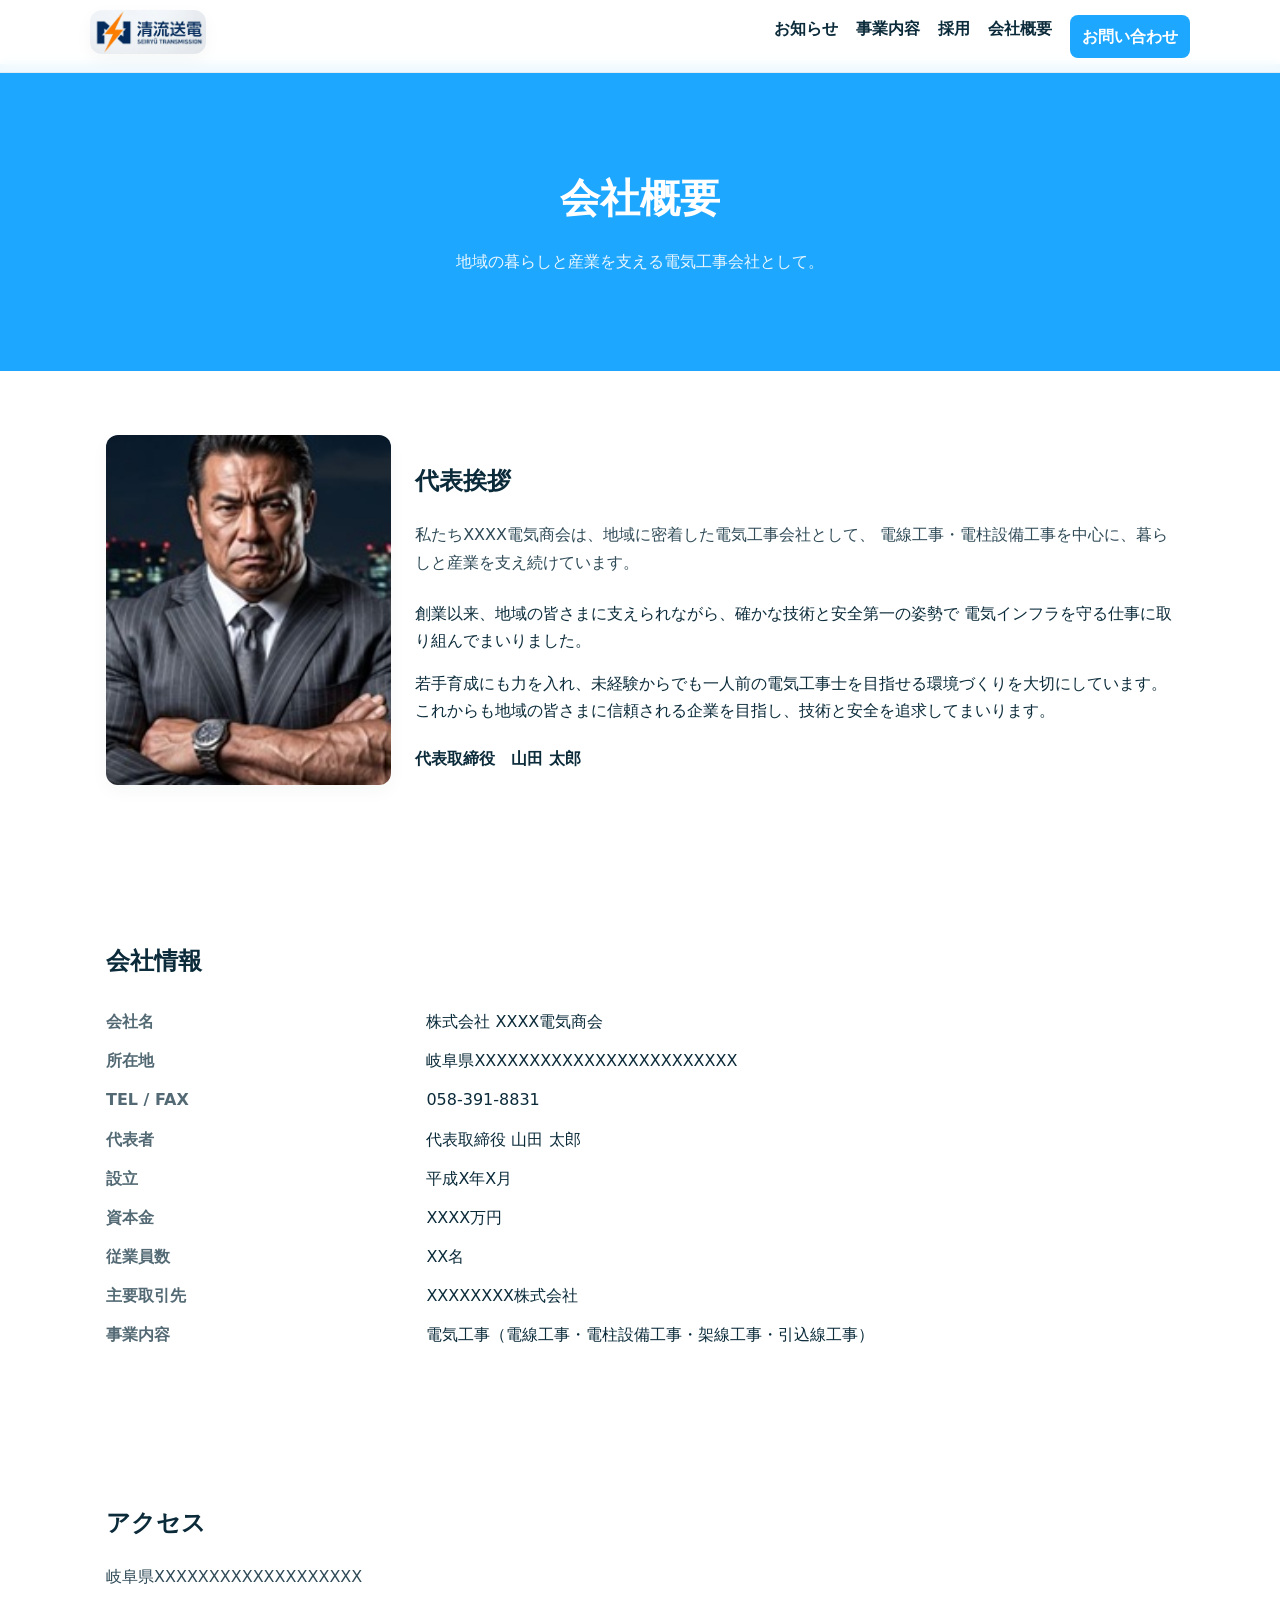
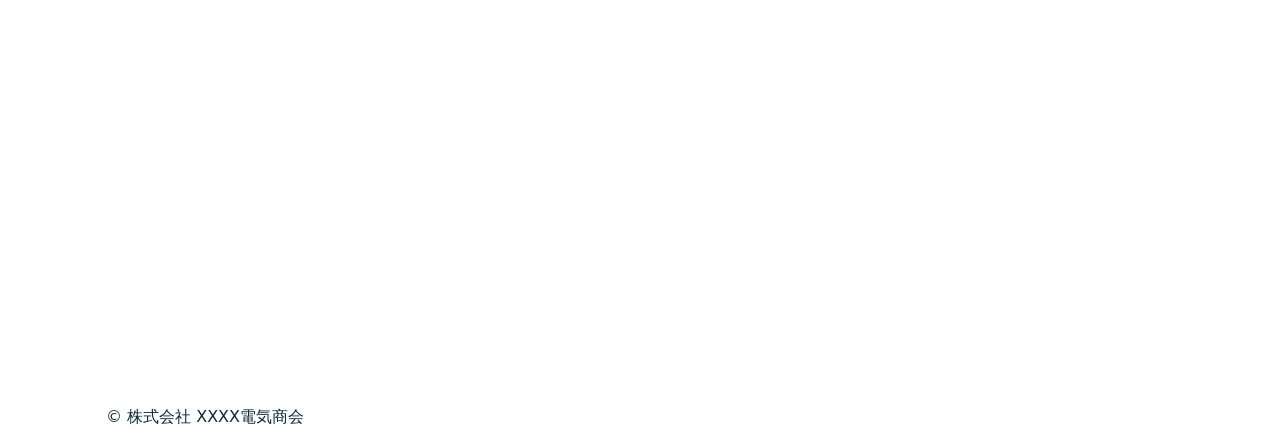
==== about.html @ b70b62f0 "Add files via upload" ====
<!doctype html>
<html lang="ja">
<head>
  <meta charset="utf-8">
  <meta name="viewport" content="width=device-width,initial-scale=1">
  <title>会社概要｜株式会社 XXXX電気商会</title>
  <link rel="stylesheet" href="css/style.css">
</head>
<body>

<header class="site-header">
  <div class="container header-inner">
    <a class="logo-link" href="index.html">
      <img src="images/logo.png" alt="ロゴ" class="logo-img">
    </a>
    <nav class="nav">
      <a href="index.html#news">お知らせ</a>
      <a href="services.html">事業内容</a>
      <a href="recruit.html">採用</a>
      <a href="about.html">会社概要</a>
      <a class="cta" href="contact.html">お問い合わせ</a>
    </nav>
  </div>
</header>

<main>

<!-- Page Hero -->
<section class="page-hero">
  <h1>会社概要</h1>
  <p>地域の暮らしと産業を支える電気工事会社として。</p>
</section>

<!-- About Main -->
<section class="section">
  <div class="container about-inner">

    <!-- Photo -->
    <div class="about-photo">
      <img src="images/president.jpg" alt="会社外観">
    </div>

    <!-- Text -->
    <div class="about-text">
      <h2>代表挨拶</h2>
      <p class="section-lead">
        私たちXXXX電気商会は、地域に密着した電気工事会社として、  
        電線工事・電柱設備工事を中心に、暮らしと産業を支え続けています。
      </p>
      <p>
        創業以来、地域の皆さまに支えられながら、確かな技術と安全第一の姿勢で  
        電気インフラを守る仕事に取り組んでまいりました。
      </p>
      <p>
        若手育成にも力を入れ、未経験からでも一人前の電気工事士を目指せる環境づくりを大切にしています。  
        これからも地域の皆さまに信頼される企業を目指し、技術と安全を追求してまいります。
      </p>

      <p style="margin-top:20px; font-weight:700;">
        代表取締役　山田 太郎
      </p>
    </div>

  </div>
</section>

<!-- Company Info -->
<section class="section">
  <div class="container">
    <h2>会社情報</h2>

    <table class="about-table">
      <tr><th>会社名</th><td>株式会社 XXXX電気商会</td></tr>
      <tr><th>所在地</th><td>岐阜県XXXXXXXXXXXXXXXXXXXXXXXX</td></tr>
      <tr><th>TEL / FAX</th><td>058-391-8831</td></tr>
      <tr><th>代表者</th><td>代表取締役 山田 太郎</td></tr>
      <tr><th>設立</th><td>平成X年X月</td></tr>
      <tr><th>資本金</th><td>XXXX万円</td></tr>
      <tr><th>従業員数</th><td>XX名</td></tr>
      <tr><th>主要取引先</th><td>XXXXXXXX株式会社</td></tr>
      <tr><th>事業内容</th><td>電気工事（電線工事・電柱設備工事・架線工事・引込線工事）</td></tr>
    </table>
  </div>
</section>

<!-- Access -->
<section class="section">
  <div class="container">
    <h2>アクセス</h2>
    <p class="section-lead">岐阜県XXXXXXXXXXXXXXXXXXX</p>

    <div class="map-box">
<iframe src="https://www.google.com/maps/embed?pb=!1m18!1m12!1m3!1d3252.712266008009!2d136.74690187553375!3d35.38759177268345!2m3!1f0!2f0!3f0!3m2!1i1024!2i768!4f13.1!3m3!1m2!1s0x6003a992f90ffcd1%3A0xf927b8c86d81dc31!2z5bKQ6Zic5Y2X6K2m5a-f572y!5e0!3m2!1sja!2sjp!4v1777819526319!5m2!1sja!2sjp" width="100%" height="300" style="border:0;" allowfullscreen loading="lazy">
      </iframe>

    </div>
  </div>
</section>

</main>

<footer class="site-footer">
  <div class="container">
    <p>© 株式会社 XXXX電気商会</p>
  </div>
</footer>

</body>
</html>
---- css/style.css ----
:root{
  --blue:#1ea7ff;
  --dark:#0b2b3a;
  --white:#ffffff;
  --max-width:1100px;
}

/* ------------------------------
   基本設定
------------------------------ */
*{box-sizing:border-box}
body{
  margin:0;
  font-family:system-ui,-apple-system,"Hiragino Kaku Gothic ProN","Noto Sans JP",sans-serif;
  color:var(--dark);
  background:#fff;
  font-size:16px;
  line-height:1.7;
}

img{
  max-width:100%;
  border-radius:12px;
  box-shadow:0 6px 18px rgba(11,43,58,0.04);
}

.container{
  max-width:var(--max-width);
  margin:0 auto;
  padding:0 16px;
}

/* ------------------------------
   Header
------------------------------ */
.site-header{
  position:fixed;
  top:0; left:0; right:0;
  background:rgba(255,255,255,0.92);
  backdrop-filter:blur(6px);
  border-bottom:1px solid rgba(0,0,0,0.05);
  z-index:50;
}

.header-inner{
  display:flex;
  align-items:center;
  justify-content:space-between;
  padding:10px 0;
}

.logo-img{
  height:44px;
  width:auto;
}

.nav{
  display:flex;
  gap:18px;
}

.nav a{
  text-decoration:none;
  color:var(--dark);
  font-weight:600;
  transition:opacity .2s;
}

.nav a:hover{
  opacity:0.7;
}

.nav .cta{
  background:var(--blue);
  color:#fff;
  padding:8px 12px;
  border-radius:8px;
}

/* ------------------------------
   Buttons
------------------------------ */
.btn{
  padding:12px 24px;
  border-radius:10px;
  text-decoration:none;
  font-weight:700;
  display:inline-block;
}

.btn.primary{
  background:var(--blue);
  color:#fff;
}

.btn.outline{
  background:#fff;
  color:var(--dark);
  border:2px solid var(--dark);
}

/* ------------------------------
   Hero
------------------------------ */
.hero{
  position:relative;
  height:85vh;
  min-height:520px;
  display:flex;
  align-items:center;
  justify-content:center;
  margin-top:64px;
  overflow:hidden;
}

.hero-img{
  position:absolute;
  inset:0;
  width:100%;
  height:100%;
  object-fit:cover;
}

.hero-overlay{
  position:absolute;
  inset:0;
  background:linear-gradient(180deg, rgba(30,167,255,0.18), rgba(255,255,255,0));
}

.hero-content{
  position:relative;
  z-index:10;
  text-align:center;
  color:#fff;
  padding:0 20px;
}

.hero-content h1{
  font-size:clamp(28px,6vw,48px);
  margin:0 0 10px;
  font-weight:800;
}

.lead{
  opacity:0.95;
  margin-bottom:18px;
}

.hero-ctas{
  display:flex;
  gap:12px;
  justify-content:center;
  flex-wrap:wrap;
}

/* ------------------------------
   Section
------------------------------ */
.section{
  padding:64px 0;
}

.section-lead{
  margin-bottom:24px;
  opacity:0.85;
}

/* ------------------------------
   Cards
------------------------------ */
.cards{
  display:grid;
  grid-template-columns:1fr;
  gap:18px;
}

.card{
  background:#fff;
  padding:20px;
  border-radius:12px;
  box-shadow:0 6px 18px rgba(11,43,58,0.04);
}

/* ------------------------------
   News
------------------------------ */
.news-list{
  list-style:none;
  padding:0;
  margin:0;
}
.news-list li{
  padding:10px 0;
  border-bottom:1px solid rgba(0,0,0,0.08);
  display:flex;
  gap:12px;
}
.news-list .date{
  font-weight:700;
  opacity:0.7;
}

/* ------------------------------
   Works / Services
------------------------------ */
.works-grid{
  display:grid;
  grid-template-columns:1fr;
  gap:20px;
}
.work-item h3{
  margin-top:10px;
  font-size:18px;
}

/* ------------------------------
   Recruit
------------------------------ */
.recruit-inner{
  display:flex;
  flex-direction:column;
  gap:24px;
}

.recruit-photo{
  flex:1;
  display:flex;
  justify-content:center;
}

/* スマホ */
.recruit-photo img{
  width:80%;
  max-width:320px;
  height:auto;
  object-fit:contain;
}

/* ボタン */
.recruit-btn{
  display:inline-block;
  margin-top:30px;
  padding:12px 24px;
  background:var(--blue);
  color:#fff;
  border-radius:10px;
  font-weight:700;
  text-decoration:none;
}

/* ------------------------------
   About
------------------------------ */
.about-inner{
  display:flex;
  flex-direction:column;
  gap:24px;
}

.about-photo img{
  width:100%;
  height:350px;
  object-fit:cover;
}

.about-table{
  width:100%;
  border-collapse:collapse;
}
.about-table th{
  text-align:left;
  width:30%;
  padding:6px 0;
  opacity:0.7;
}
.about-table td{
  padding:6px 0;
}

/* ------------------------------
   Access
------------------------------ */
.map-box{
  margin-top:20px;
  border-radius:12px;
  overflow:hidden;
}

/* ------------------------------
   Contact
------------------------------ */
.contact-box{
  display:flex;
  flex-direction:column;
  gap:16px;
  align-items:center;
}
.contact-tel{
  font-size:22px;
  font-weight:700;
  text-decoration:none;
  color:var(--dark);
}
.contact-btn{
  width:100%;
  max-width:260px;
  text-align:center;
}

.contact-form{
  display:flex;
  flex-direction:column;
  gap:14px;
  margin-top:20px;
}

.contact-form input,
.contact-form textarea{
  width:100%;
  padding:10px;
  border:1px solid #ccc;
  border-radius:8px;
  font-size:16px;
}

/* ------------------------------
   PC レイアウト
------------------------------ */
@media(min-width:900px){

  .hero{
    height:78vh;
    margin-top:0;
  }

  .hero-content{
    text-align:left;
    max-width:560px;
    left:6%;
  }

  .cards{
    grid-template-columns:repeat(3,1fr);
  }

  .works-grid{
    grid-template-columns:repeat(3,1fr);
  }

  /* Recruit 画像（PC） */
  .recruit-photo img{
    width:55%;
    max-width:260px;
  }

  .recruit-inner{
    flex-direction:row;
    align-items:flex-start;
    gap:40px;
  }

  .about-inner{
    flex-direction:row;
    align-items:center;
  }
}

/* ------------------------------
   Page Hero
------------------------------ */
.page-hero{
  background:var(--blue);
  color:#fff;
  text-align:center;
  padding:100px 20px 80px;
  margin-top:64px;
}
.page-hero h1{
  margin:0 0 10px;
  font-size:clamp(28px,5vw,40px);
  font-weight:800;
}
.page-hero p{
  opacity:0.9;
}
.label-required {
  color: #e60000;
  font-weight:700;
  margin-left:6px;
}

.label-optional {
  color: #777;
  margin-left:6px;
}
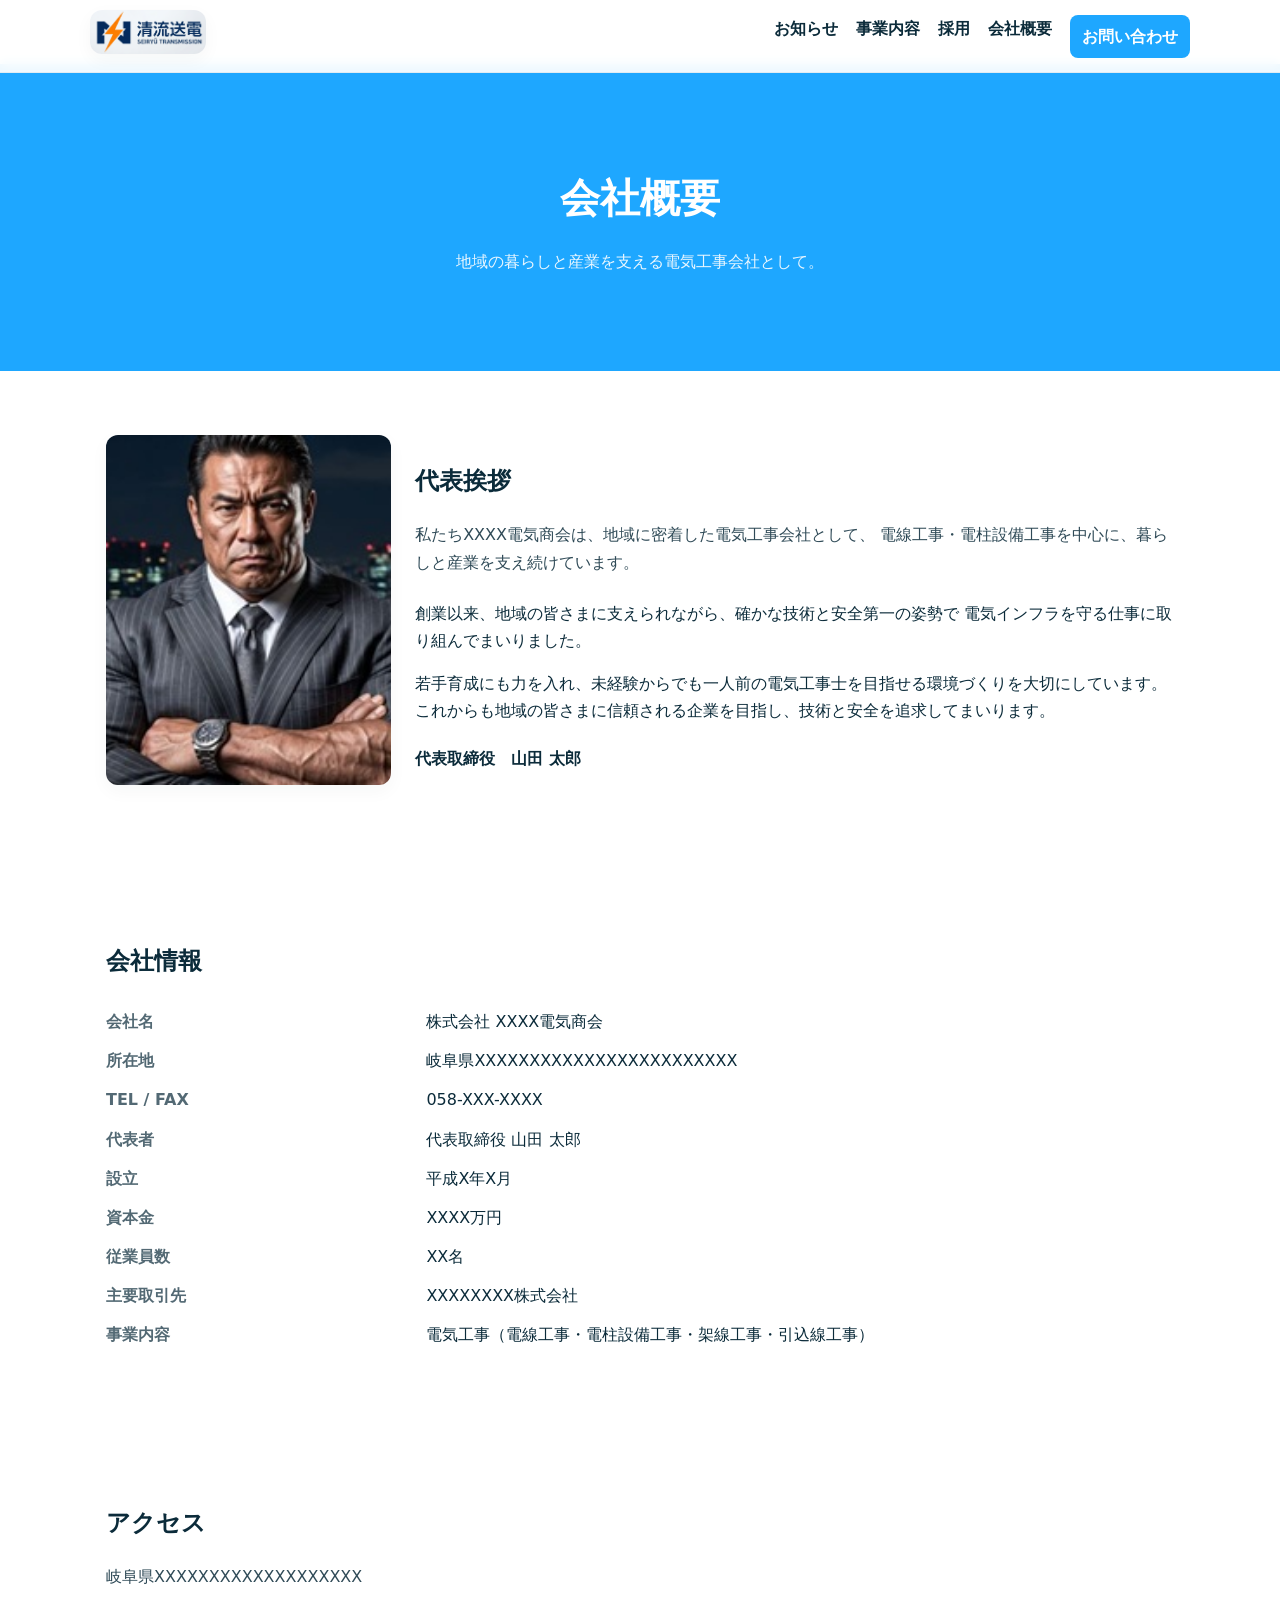
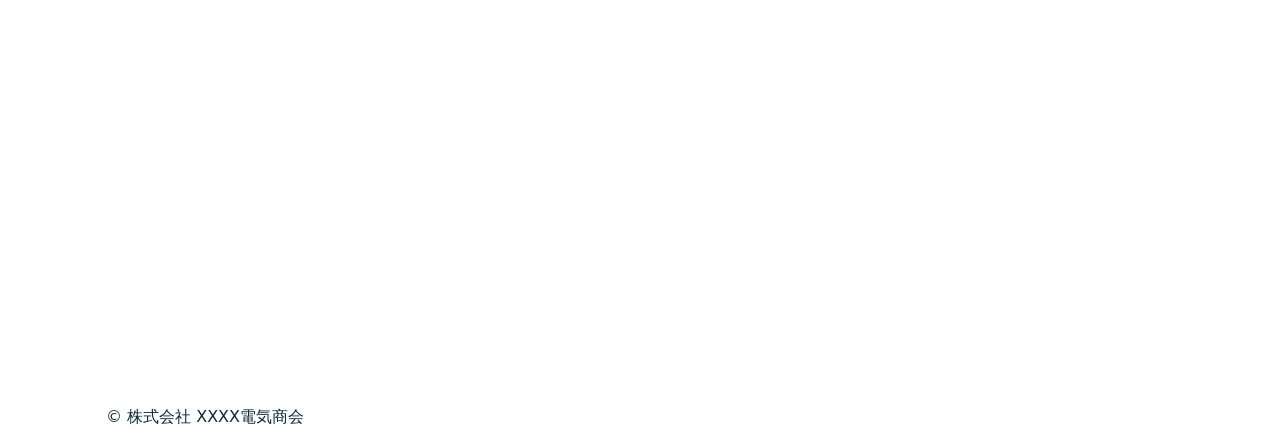
==== commit 06d92354: "Add files via upload" ====
--- a/about.html
+++ b/about.html
@@ -72,7 +72,7 @@
     <table class="about-table">
       <tr><th>会社名</th><td>株式会社 XXXX電気商会</td></tr>
       <tr><th>所在地</th><td>岐阜県XXXXXXXXXXXXXXXXXXXXXXXX</td></tr>
-      <tr><th>TEL / FAX</th><td>058-391-8831</td></tr>
+      <tr><th>TEL / FAX</th><td>058-XXX-XXXX</td></tr>
       <tr><th>代表者</th><td>代表取締役 山田 太郎</td></tr>
       <tr><th>設立</th><td>平成X年X月</td></tr>
       <tr><th>資本金</th><td>XXXX万円</td></tr>
